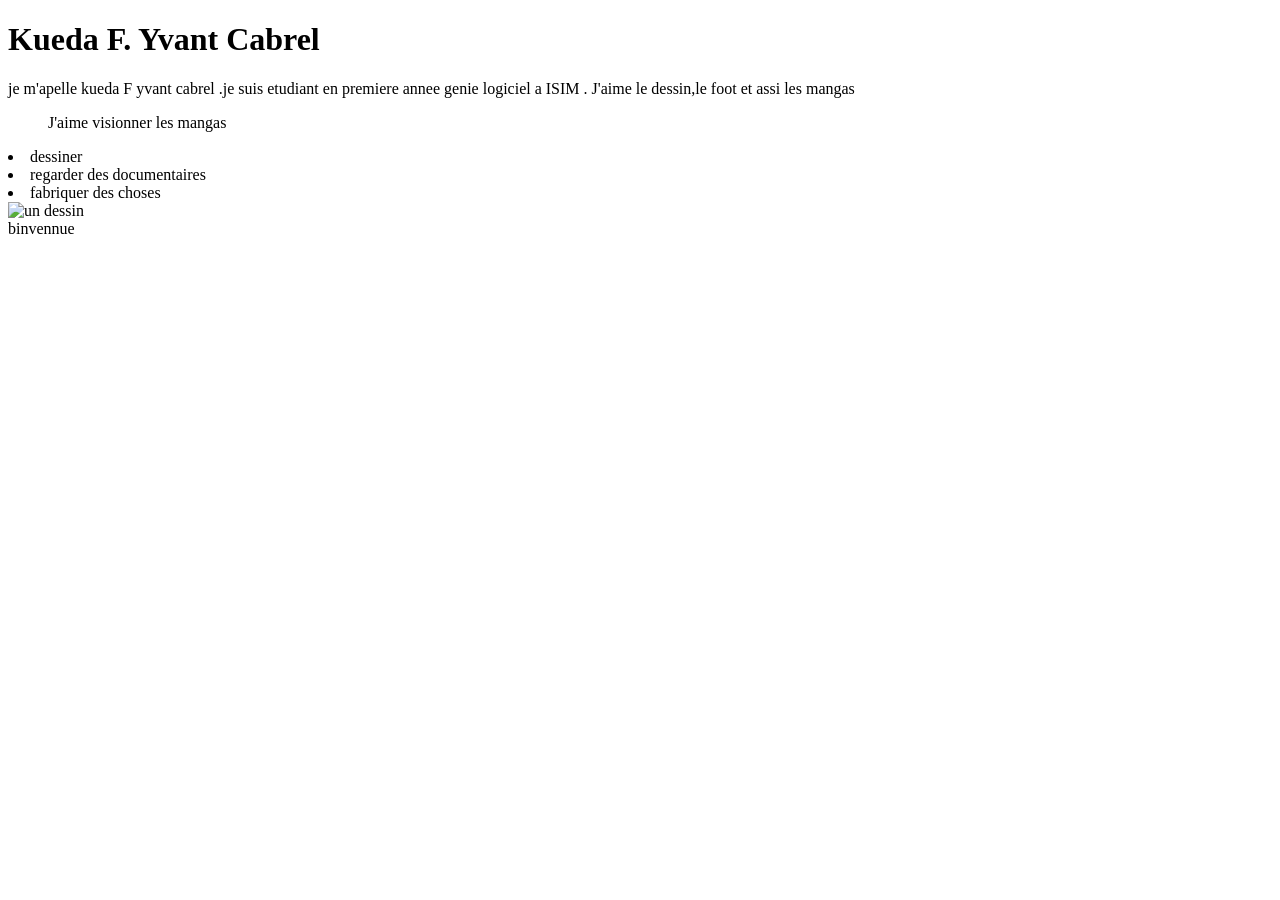
==== index.html @ 4ff0ade0 "fist commit" ====
<!DOCTYPE html>
<html lang="fr">
<head>
    <meta charset="UTF-8">
    <title>Kueda F. Yvant Cabrel</title>
</head>
<body>
    <h1>Kueda F. Yvant Cabrel</h1>
    <p>je m'apelle kueda F yvant cabrel .je suis etudiant en premiere annee  genie logiciel a  ISIM . J'aime le dessin,le foot et assi les mangas</p>
    <ul>J'aime visionner les mangas</ul>
    <li>dessiner</li>
    <li>regarder des documentaires</li>
    <li>fabriquer des choses</li>
    <a href="cabrelyvant@gmail.com"></a>
    <img src="image.jpg" alt="un dessin" height="500" width="400">
    <div id="top banner"> binvennue</div>
</body>
</html>
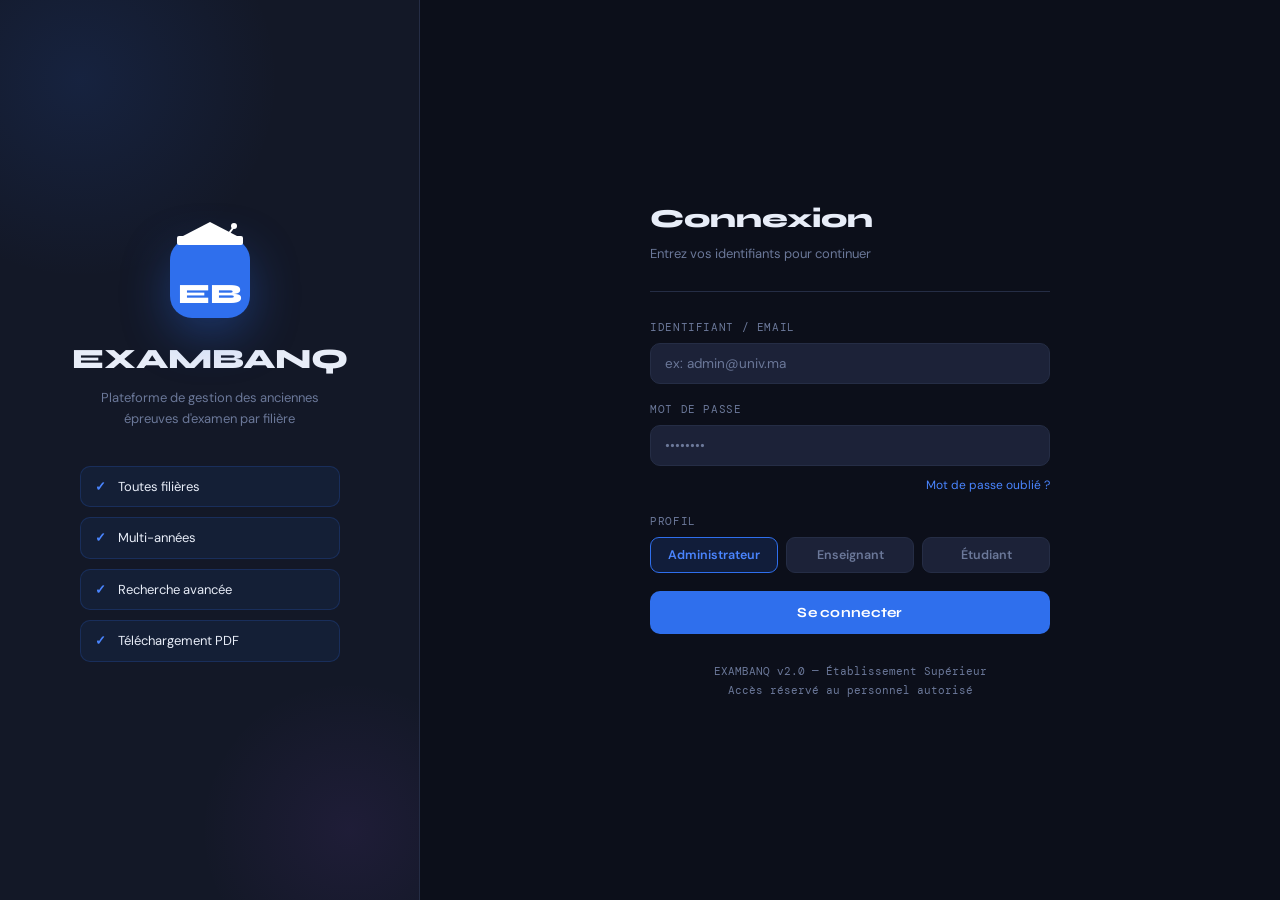
==== commit f09f6c9e: "la premiere page" ====
--- a/index.html
+++ b/index.html
@@ -1,18 +1,239 @@
 <!DOCTYPE html>
 <html lang="fr">
 <head>
-    <meta charset="UTF-8">
-    <title>Kueda F. Yvant Cabrel</title>
+  <meta charset="UTF-8" />
+  <meta name="viewport" content="width=device-width, initial-scale=1.0" />
+  <title>EXAMBANQ — Connexion</title>
+  <link rel="stylesheet" href="style.css" />
+  <style>
+    /* Styles spécifiques à la page Login */
+    body { display: flex; align-items: stretch; min-height: 100vh; overflow: hidden; }
+
+    .login-page { display: flex; width: 100%; height: 100vh; }
+
+    /* Panneau gauche */
+    .login-left {
+      width: 420px; min-width: 420px;
+      background: var(--surface);
+      border-right: 1px solid var(--border);
+      display: flex; flex-direction: column;
+      align-items: center; justify-content: center;
+      padding: 48px 40px;
+      position: relative;
+      overflow: hidden;
+    }
+    .login-left::before {
+      content: '';
+      position: absolute; top: -120px; left: -120px;
+      width: 400px; height: 400px;
+      background: radial-gradient(circle, rgba(47,111,237,.12) 0%, transparent 70%);
+      pointer-events: none;
+    }
+    .login-left::after {
+      content: '';
+      position: absolute; bottom: -80px; right: -80px;
+      width: 300px; height: 300px;
+      background: radial-gradient(circle, rgba(168,85,247,.08) 0%, transparent 70%);
+      pointer-events: none;
+    }
+
+    .brand-logo {
+      position: relative;
+      width: 80px; height: 80px;
+      background: var(--accent);
+      border-radius: 22px;
+      display: flex; align-items: flex-end; justify-content: center;
+      padding-bottom: 10px;
+      margin-bottom: 20px;
+      box-shadow: 0 16px 48px rgba(47,111,237,.35);
+    }
+    .brand-eb {
+      font-family: var(--font-display);
+      font-weight: 800; font-size: 28px; color: var(--white);
+      line-height: 1;
+    }
+    /* Chapeau SVG */
+    .brand-hat {
+      position: absolute; top: -16px; left: 50%;
+      transform: translateX(-50%);
+      width: 70px;
+    }
+
+    .brand-name {
+      font-family: var(--font-display);
+      font-size: 28px; font-weight: 800; color: var(--text);
+      margin-bottom: 8px;
+    }
+    .brand-desc {
+      font-size: 13px; color: var(--muted);
+      text-align: center; max-width: 260px;
+      line-height: 1.6; margin-bottom: 36px;
+    }
+    .features { display: flex; flex-direction: column; gap: 10px; width: 100%; max-width: 260px; }
+    .feature-item {
+      display: flex; align-items: center; gap: 12px;
+      background: rgba(47,111,237,.08);
+      border: 1px solid rgba(47,111,237,.2);
+      border-radius: 10px;
+      padding: 10px 14px;
+      font-size: 13px; color: var(--text);
+    }
+    .feature-check { color: var(--accent-h); font-weight: 700; }
+
+    /* Panneau droit */
+    .login-right {
+      flex: 1;
+      display: flex; align-items: center; justify-content: center;
+      padding: 48px;
+    }
+    .login-form-box {
+      width: 100%; max-width: 400px;
+    }
+    .form-title {
+      font-family: var(--font-display);
+      font-size: 26px; font-weight: 800; color: var(--text);
+      margin-bottom: 6px;
+    }
+    .form-subtitle { font-size: 13px; color: var(--muted); margin-bottom: 28px; }
+
+    .form-sep { height: 1px; background: var(--border); margin-bottom: 28px; }
+
+    .role-selector { display: flex; gap: 8px; margin-bottom: 6px; }
+    .role-btn {
+      flex: 1; padding: 9px; border-radius: 9px;
+      font-size: 12.5px; font-weight: 600; font-family: var(--font-body);
+      border: 1px solid var(--border);
+      background: var(--surface2); color: var(--muted);
+      cursor: pointer; transition: all .2s;
+      text-align: center;
+    }
+    .role-btn.active {
+      background: rgba(47,111,237,.15);
+      border-color: var(--accent); color: var(--accent-h);
+    }
+    .role-btn:hover:not(.active) { color: var(--text); }
+
+    .forgot-link {
+      display: block; text-align: right;
+      font-size: 12px; color: var(--accent-h); margin-top: -8px;
+      margin-bottom: 20px;
+    }
+    .forgot-link:hover { text-decoration: underline; }
+
+    .login-btn {
+      width: 100%; padding: 13px;
+      background: var(--accent); color: var(--white);
+      border: none; border-radius: var(--r);
+      font-size: 14px; font-weight: 700; font-family: var(--font-display);
+      cursor: pointer; transition: all .2s;
+      letter-spacing: .02em;
+    }
+    .login-btn:hover { background: var(--accent-h); transform: translateY(-2px); box-shadow: 0 8px 24px rgba(47,111,237,.4); }
+
+    .login-footer {
+      text-align: center; margin-top: 28px;
+      font-size: 11px; color: var(--muted);
+      font-family: var(--font-mono); line-height: 1.8;
+    }
+
+    /* champ */
+    .field-wrap { margin-bottom: 18px; }
+    .field-label {
+      display: block; font-size: 10.5px;
+      font-family: var(--font-mono); color: var(--muted);
+      text-transform: uppercase; letter-spacing: .06em;
+      margin-bottom: 7px;
+    }
+    .field-input {
+      width: 100%; padding: 11px 14px;
+      background: var(--surface2); border: 1px solid var(--border);
+      border-radius: var(--r); color: var(--text);
+      font-size: 13.5px; outline: none; transition: border-color .2s;
+    }
+    .field-input:focus { border-color: var(--accent); }
+    .field-input::placeholder { color: var(--muted); }
+
+    @media (max-width: 768px) {
+      .login-left { display: none; }
+    }
+  </style>
 </head>
 <body>
-    <h1>Kueda F. Yvant Cabrel</h1>
-    <p>je m'apelle kueda F yvant cabrel .je suis etudiant en premiere annee  genie logiciel a  ISIM . J'aime le dessin,le foot et assi les mangas</p>
-    <ul>J'aime visionner les mangas</ul>
-    <li>dessiner</li>
-    <li>regarder des documentaires</li>
-    <li>fabriquer des choses</li>
-    <a href="cabrelyvant@gmail.com"></a>
-    <img src="image.jpg" alt="un dessin" height="500" width="400">
-    <div id="top banner"> binvennue</div>
+<div class="login-page">
+
+  <!-- ── Panneau gauche ── -->
+  <div class="login-left">
+    <div class="brand-logo">
+      <!-- Chapeau de diplôme SVG -->
+      <svg class="brand-hat" viewBox="0 0 70 28" fill="none" xmlns="http://www.w3.org/2000/svg">
+        <!-- Bord du chapeau -->
+        <rect x="2" y="14" width="66" height="9" rx="2" fill="white"/>
+        <!-- Dessus losange -->
+        <polygon points="35,0 62,14 35,22 8,14" fill="white"/>
+        <!-- Pompon ligne -->
+        <line x1="52" y1="14" x2="58" y2="6" stroke="white" stroke-width="2"/>
+        <circle cx="59" cy="4" r="3" fill="white"/>
+      </svg>
+      <span class="brand-eb">EB</span>
+    </div>
+
+    <div class="brand-name">EXAMBANQ</div>
+    <div class="brand-desc">Plateforme de gestion des anciennes épreuves d'examen par filière</div>
+
+    <div class="features">
+      <div class="feature-item"><span class="feature-check">✓</span> Toutes filières</div>
+      <div class="feature-item"><span class="feature-check">✓</span> Multi-années</div>
+      <div class="feature-item"><span class="feature-check">✓</span> Recherche avancée</div>
+      <div class="feature-item"><span class="feature-check">✓</span> Téléchargement PDF</div>
+    </div>
+  </div>
+
+  <!-- ── Panneau droit (formulaire) ── -->
+  <div class="login-right">
+    <div class="login-form-box">
+      <div class="form-title">Connexion</div>
+      <div class="form-subtitle">Entrez vos identifiants pour continuer</div>
+      <div class="form-sep"></div>
+
+      <div class="field-wrap">
+        <label class="field-label">Identifiant / Email</label>
+        <input class="field-input" type="email" placeholder="ex: admin@univ.ma" />
+      </div>
+
+      <div class="field-wrap">
+        <label class="field-label">Mot de passe</label>
+        <input class="field-input" type="password" placeholder="••••••••" />
+      </div>
+
+      <a href="#" class="forgot-link">Mot de passe oublié ?</a>
+
+      <div class="field-wrap">
+        <label class="field-label">Profil</label>
+        <div class="role-selector">
+          <button class="role-btn active" onclick="setRole(this)">Administrateur</button>
+          <button class="role-btn" onclick="setRole(this)">Enseignant</button>
+          <button class="role-btn" onclick="setRole(this)">Étudiant</button>
+        </div>
+      </div>
+
+      <button class="login-btn" onclick="window.location.href='dashboard.html'">
+        Se connecter
+      </button>
+
+      <div class="login-footer">
+        EXAMBANQ v2.0 — Établissement Supérieur<br>
+        Accès réservé au personnel autorisé
+      </div>
+    </div>
+  </div>
+
+</div>
+
+<script>
+  function setRole(btn) {
+    document.querySelectorAll('.role-btn').forEach(b => b.classList.remove('active'));
+    btn.classList.add('active');
+  }
+</script>
 </body>
-</html>+</html>
--- a/style.css
+++ b/style.css
@@ -0,0 +1,766 @@
+/* ============================================================
+   EXAMBANQ — style.css
+   Feuille de style globale partagée par toutes les pages
+   ============================================================ */
+
+@import url('https://fonts.googleapis.com/css2?family=Syne:wght@400;600;700;800&family=DM+Sans:wght@300;400;500;600&family=DM+Mono:wght@400;500&display=swap');
+
+/* ── Variables ─────────────────────────────────────────────── */
+:root {
+  --bg:        #0C0F1A;
+  --surface:   #131827;
+  --surface2:  #1C2238;
+  --border:    #252D45;
+  --accent:    #2F6FED;
+  --accent-h:  #4A85FF;
+  --green:     #22C55E;
+  --red:       #EF4444;
+  --gold:      #F59E0B;
+  --purple:    #A855F7;
+  --teal:      #14B8A6;
+  --text:      #E8EDF8;
+  --muted:     #6B7899;
+  --white:     #FFFFFF;
+
+  --font-display: 'Syne', sans-serif;
+  --font-body:    'DM Sans', sans-serif;
+  --font-mono:    'DM Mono', monospace;
+
+  --r:    10px;
+  --r-lg: 16px;
+  --r-xl: 24px;
+  --sidebar-w: 220px;
+  --topbar-h:  56px;
+}
+
+/* ── Reset ─────────────────────────────────────────────────── */
+*, *::before, *::after { box-sizing: border-box; margin: 0; padding: 0; }
+html, body { height: 100%; }
+body {
+  background: var(--bg);
+  color: var(--text);
+  font-family: var(--font-body);
+  font-size: 14px;
+  line-height: 1.5;
+  -webkit-font-smoothing: antialiased;
+}
+a { text-decoration: none; color: inherit; }
+button { cursor: pointer; border: none; font-family: var(--font-body); }
+input, select, textarea { font-family: var(--font-body); }
+ul { list-style: none; }
+
+/* ── Scrollbar ─────────────────────────────────────────────── */
+::-webkit-scrollbar { width: 5px; height: 5px; }
+::-webkit-scrollbar-track { background: var(--surface); }
+::-webkit-scrollbar-thumb { background: var(--border); border-radius: 3px; }
+
+/* ── Layout principal (sidebar + main) ─────────────────────── */
+.app-layout {
+  display: flex;
+  height: 100vh;
+  overflow: hidden;
+}
+
+/* ── Sidebar ───────────────────────────────────────────────── */
+.sidebar {
+  width: var(--sidebar-w);
+  min-width: var(--sidebar-w);
+  background: var(--surface);
+  border-right: 1px solid var(--border);
+  display: flex;
+  flex-direction: column;
+  padding: 0;
+  z-index: 20;
+}
+
+.sidebar-logo {
+  display: flex;
+  align-items: center;
+  gap: 12px;
+  padding: 20px 18px;
+  border-bottom: 1px solid var(--border);
+}
+
+.logo-icon {
+  width: 40px; height: 40px;
+  background: var(--accent);
+  border-radius: 12px;
+  display: flex; align-items: center; justify-content: center;
+  flex-shrink: 0;
+  position: relative;
+  overflow: visible;
+}
+
+.logo-eb {
+  font-family: var(--font-display);
+  font-weight: 800;
+  font-size: 15px;
+  color: var(--white);
+  line-height: 1;
+  margin-top: 6px;
+}
+
+/* Chapeau de diplôme SVG intégré */
+.logo-hat {
+  position: absolute;
+  top: -8px;
+  left: 50%;
+  transform: translateX(-50%);
+  width: 36px;
+  height: 16px;
+}
+
+.logo-text { flex: 1; }
+.logo-name {
+  font-family: var(--font-display);
+  font-weight: 800;
+  font-size: 15px;
+  color: var(--text);
+}
+.logo-sub {
+  font-size: 10px;
+  color: var(--muted);
+  font-family: var(--font-mono);
+  margin-top: 1px;
+}
+
+.sidebar-nav {
+  flex: 1;
+  padding: 14px 10px;
+  display: flex;
+  flex-direction: column;
+  gap: 2px;
+  overflow-y: auto;
+}
+
+.nav-item {
+  display: flex;
+  align-items: center;
+  gap: 11px;
+  padding: 10px 12px;
+  border-radius: var(--r);
+  color: var(--muted);
+  font-size: 13px;
+  font-weight: 500;
+  transition: all 0.15s;
+  cursor: pointer;
+}
+.nav-item:hover { background: var(--surface2); color: var(--text); }
+.nav-item.active {
+  background: rgba(47, 111, 237, 0.15);
+  color: var(--accent-h);
+  font-weight: 600;
+}
+.nav-item.active .nav-icon { color: var(--accent-h); }
+
+.nav-icon {
+  width: 18px;
+  text-align: center;
+  font-size: 15px;
+  flex-shrink: 0;
+}
+
+.nav-divider {
+  height: 1px;
+  background: var(--border);
+  margin: 8px 0;
+}
+
+.nav-item.add-btn {
+  background: var(--accent);
+  color: var(--white);
+  font-weight: 600;
+  margin-top: 4px;
+  justify-content: center;
+}
+.nav-item.add-btn:hover { background: var(--accent-h); color: var(--white); }
+
+.sidebar-footer {
+  padding: 14px 10px;
+  border-top: 1px solid var(--border);
+}
+
+.user-chip {
+  display: flex;
+  align-items: center;
+  gap: 10px;
+  background: var(--surface2);
+  border-radius: var(--r);
+  padding: 9px 12px;
+}
+.user-avatar {
+  width: 32px; height: 32px;
+  border-radius: 8px;
+  background: linear-gradient(135deg, var(--accent), var(--purple));
+  display: flex; align-items: center; justify-content: center;
+  font-weight: 800; font-size: 13px; color: var(--white);
+  flex-shrink: 0;
+}
+.user-name { font-size: 12.5px; font-weight: 600; color: var(--text); }
+.user-role { font-size: 10px; color: var(--muted); font-family: var(--font-mono); }
+
+/* ── Contenu principal ─────────────────────────────────────── */
+.main-content {
+  flex: 1;
+  display: flex;
+  flex-direction: column;
+  overflow: hidden;
+}
+
+/* ── Topbar ────────────────────────────────────────────────── */
+.topbar {
+  height: var(--topbar-h);
+  min-height: var(--topbar-h);
+  background: rgba(12, 15, 26, 0.85);
+  backdrop-filter: blur(12px);
+  border-bottom: 1px solid var(--border);
+  display: flex;
+  align-items: center;
+  justify-content: space-between;
+  padding: 0 24px;
+  gap: 16px;
+  z-index: 10;
+}
+
+.topbar-left { display: flex; align-items: center; gap: 16px; }
+.page-title {
+  font-family: var(--font-display);
+  font-size: 18px;
+  font-weight: 800;
+  color: var(--text);
+  white-space: nowrap;
+}
+
+.search-wrap {
+  position: relative;
+  width: 260px;
+}
+.search-icon {
+  position: absolute;
+  left: 12px; top: 50%;
+  transform: translateY(-50%);
+  color: var(--muted);
+  font-size: 14px;
+  pointer-events: none;
+}
+.search-input {
+  width: 100%;
+  padding: 8px 12px 8px 36px;
+  background: var(--surface);
+  border: 1px solid var(--border);
+  border-radius: var(--r);
+  color: var(--text);
+  font-size: 13px;
+  outline: none;
+  transition: border-color 0.2s;
+}
+.search-input:focus { border-color: var(--accent); }
+.search-input::placeholder { color: var(--muted); }
+
+.topbar-right { display: flex; align-items: center; gap: 10px; }
+
+/* ── Boutons ───────────────────────────────────────────────── */
+.btn {
+  display: inline-flex; align-items: center; gap: 7px;
+  padding: 9px 18px;
+  border-radius: var(--r);
+  font-size: 13px; font-weight: 600;
+  transition: all 0.15s;
+  white-space: nowrap;
+}
+.btn-primary {
+  background: var(--accent); color: var(--white);
+}
+.btn-primary:hover { background: var(--accent-h); transform: translateY(-1px); }
+
+.btn-ghost {
+  background: var(--surface); color: var(--muted);
+  border: 1px solid var(--border);
+}
+.btn-ghost:hover { color: var(--text); border-color: var(--accent); }
+
+.btn-danger {
+  background: rgba(239,68,68,0.12); color: var(--red);
+  border: 1px solid rgba(239,68,68,0.3);
+}
+
+/* ── Page body ─────────────────────────────────────────────── */
+.page-body {
+  flex: 1;
+  overflow-y: auto;
+  padding: 24px;
+}
+
+/* ── Cards ─────────────────────────────────────────────────── */
+.card {
+  background: var(--surface);
+  border: 1px solid var(--border);
+  border-radius: var(--r-lg);
+  padding: 20px;
+}
+
+/* ── Stat cards ────────────────────────────────────────────── */
+.stats-row {
+  display: grid;
+  grid-template-columns: repeat(4, 1fr);
+  gap: 16px;
+  margin-bottom: 24px;
+}
+.stat-card {
+  background: var(--surface);
+  border: 1px solid var(--border);
+  border-radius: var(--r-lg);
+  padding: 20px;
+  position: relative;
+  overflow: hidden;
+}
+.stat-card::before {
+  content: '';
+  position: absolute; top: 0; left: 0; right: 0; height: 3px;
+  border-radius: var(--r-lg) var(--r-lg) 0 0;
+}
+.stat-card.blue::before   { background: var(--accent); }
+.stat-card.green::before  { background: var(--green); }
+.stat-card.gold::before   { background: var(--gold); }
+.stat-card.red::before    { background: var(--red); }
+
+.stat-label {
+  font-size: 10px; font-family: var(--font-mono);
+  color: var(--muted); text-transform: uppercase; letter-spacing: .07em;
+  margin-bottom: 8px;
+}
+.stat-value {
+  font-family: var(--font-display);
+  font-size: 30px; font-weight: 800; color: var(--text);
+  line-height: 1;
+}
+.stat-sub { font-size: 11px; color: var(--muted); margin-top: 6px; }
+
+/* ── Section header ────────────────────────────────────────── */
+.section-header {
+  display: flex; align-items: center; justify-content: space-between;
+  margin-bottom: 14px;
+}
+.section-title {
+  font-family: var(--font-display);
+  font-size: 15px; font-weight: 700; color: var(--text);
+}
+
+/* ── Badges ────────────────────────────────────────────────── */
+.badge {
+  display: inline-flex; align-items: center;
+  padding: 3px 10px; border-radius: 20px;
+  font-size: 11px; font-family: var(--font-mono); font-weight: 500;
+  white-space: nowrap;
+}
+.badge-blue   { background: rgba(47,111,237,.15); color: var(--accent-h); }
+.badge-green  { background: rgba(34,197,94,.15);  color: var(--green); }
+.badge-red    { background: rgba(239,68,68,.15);   color: var(--red); }
+.badge-gold   { background: rgba(245,158,11,.15);  color: var(--gold); }
+.badge-purple { background: rgba(168,85,247,.15);  color: var(--purple); }
+.badge-teal   { background: rgba(20,184,166,.15);  color: var(--teal); }
+
+/* ── Table ─────────────────────────────────────────────────── */
+.table-wrap {
+  background: var(--surface);
+  border: 1px solid var(--border);
+  border-radius: var(--r-lg);
+  overflow: hidden;
+}
+table { width: 100%; border-collapse: collapse; }
+thead { background: var(--surface2); }
+th {
+  padding: 13px 18px;
+  text-align: left;
+  font-size: 10px; font-family: var(--font-mono);
+  color: var(--muted); text-transform: uppercase; letter-spacing: .07em;
+  font-weight: 500;
+}
+td {
+  padding: 13px 18px;
+  font-size: 13px;
+  border-top: 1px solid var(--border);
+  color: var(--text);
+}
+tr:hover td { background: rgba(255,255,255,.02); }
+.td-actions { display: flex; gap: 6px; }
+
+.action-btn {
+  padding: 5px 11px;
+  border-radius: 6px;
+  font-size: 11.5px; font-weight: 500;
+  border: 1px solid var(--border);
+  background: var(--surface2);
+  color: var(--muted);
+  transition: all 0.15s;
+}
+.action-btn:hover { color: var(--text); border-color: var(--accent); }
+
+/* ── Filtres chips ─────────────────────────────────────────── */
+.filters-bar {
+  display: flex; gap: 8px; flex-wrap: wrap;
+  margin-bottom: 18px; align-items: center;
+}
+.filter-label {
+  font-size: 11px; font-family: var(--font-mono);
+  color: var(--muted); text-transform: uppercase;
+}
+.filter-chip {
+  padding: 6px 14px; border-radius: 20px;
+  font-size: 12px; font-family: var(--font-mono);
+  border: 1px solid var(--border);
+  background: var(--surface);
+  color: var(--muted);
+  cursor: pointer; transition: all 0.15s;
+}
+.filter-chip:hover, .filter-chip.active {
+  background: rgba(47,111,237,.15);
+  color: var(--accent-h);
+  border-color: var(--accent);
+}
+.filter-sep {
+  width: 1px; height: 20px;
+  background: var(--border);
+}
+
+/* ── Breadcrumb ────────────────────────────────────────────── */
+.breadcrumb {
+  display: flex; align-items: center; gap: 8px;
+  font-size: 12px; color: var(--muted);
+  margin-bottom: 16px;
+}
+.breadcrumb a { color: var(--muted); transition: color .15s; }
+.breadcrumb a:hover { color: var(--accent-h); }
+.breadcrumb span { color: var(--border); }
+
+/* ── Pagination ────────────────────────────────────────────── */
+.pagination {
+  display: flex; align-items: center; justify-content: center;
+  gap: 8px; padding: 16px;
+  font-size: 13px; color: var(--muted);
+  border-top: 1px solid var(--border);
+}
+.page-btn {
+  padding: 6px 12px; border-radius: 6px;
+  background: var(--surface2); border: 1px solid var(--border);
+  color: var(--muted); font-size: 12px;
+  transition: all 0.15s;
+}
+.page-btn:hover { color: var(--text); border-color: var(--accent); }
+.page-btn.active {
+  background: var(--accent); color: var(--white);
+  border-color: var(--accent);
+}
+
+/* ── Filiere card ──────────────────────────────────────────── */
+.filiere-grid {
+  display: grid;
+  grid-template-columns: repeat(2, 1fr);
+  gap: 16px;
+}
+.filiere-card {
+  background: var(--surface);
+  border: 1px solid var(--border);
+  border-radius: var(--r-lg);
+  padding: 22px;
+  transition: all .2s;
+  cursor: pointer;
+}
+.filiere-card:hover {
+  border-color: var(--accent);
+  transform: translateY(-2px);
+  box-shadow: 0 8px 30px rgba(0,0,0,.4);
+}
+.filiere-card-header {
+  display: flex; align-items: center; gap: 14px;
+  margin-bottom: 16px;
+}
+.filiere-icon {
+  width: 48px; height: 48px;
+  border-radius: 14px;
+  display: flex; align-items: center; justify-content: center;
+  font-size: 10px; font-weight: 800; font-family: var(--font-mono);
+  flex-shrink: 0;
+}
+.filiere-name {
+  font-family: var(--font-display);
+  font-size: 14px; font-weight: 700; color: var(--text);
+}
+.filiere-meta { font-size: 11px; color: var(--muted); margin-top: 2px; }
+.filiere-stats {
+  display: flex; gap: 20px; margin-bottom: 14px;
+}
+.filiere-stat-val {
+  font-family: var(--font-display);
+  font-size: 22px; font-weight: 800; color: var(--text);
+}
+.filiere-stat-lbl { font-size: 10px; color: var(--muted); }
+.progress-bar {
+  height: 4px; background: var(--surface2);
+  border-radius: 2px; overflow: hidden;
+  margin-bottom: 12px;
+}
+.progress-fill { height: 100%; border-radius: 2px; }
+.filiere-pills { display: flex; gap: 6px; flex-wrap: wrap; }
+.filiere-pill {
+  font-size: 10px; font-family: var(--font-mono);
+  padding: 3px 9px; border-radius: 20px;
+  background: var(--surface2);
+  color: var(--muted);
+  border: 1px solid var(--border);
+}
+.filiere-action {
+  display: flex; justify-content: flex-end;
+  margin-top: 14px;
+}
+
+/* ── Form ──────────────────────────────────────────────────── */
+.form-grid {
+  display: grid;
+  grid-template-columns: 1fr 1fr;
+  gap: 18px;
+}
+.form-group { display: flex; flex-direction: column; gap: 7px; }
+.form-group.full { grid-column: 1 / -1; }
+.form-label {
+  font-size: 10.5px; font-family: var(--font-mono);
+  color: var(--muted); text-transform: uppercase; letter-spacing: .06em;
+}
+.form-label .req { color: var(--red); margin-left: 2px; }
+.form-input, .form-select {
+  background: var(--surface2);
+  border: 1px solid var(--border);
+  border-radius: var(--r);
+  padding: 10px 14px;
+  color: var(--text);
+  font-size: 13.5px;
+  outline: none;
+  transition: border-color .2s;
+  width: 100%;
+}
+.form-input:focus, .form-select:focus { border-color: var(--accent); }
+.form-input::placeholder { color: var(--muted); }
+.form-select option { background: var(--surface2); }
+.form-textarea {
+  resize: vertical; min-height: 80px;
+}
+
+.upload-zone {
+  border: 2px dashed var(--border);
+  border-radius: var(--r-lg);
+  padding: 36px;
+  text-align: center;
+  cursor: pointer;
+  transition: border-color .2s;
+}
+.upload-zone:hover { border-color: var(--accent); }
+.upload-icon { font-size: 36px; margin-bottom: 10px; }
+.upload-text { color: var(--muted); font-size: 13px; }
+.upload-text strong { color: var(--accent-h); }
+.upload-note { font-size: 11px; color: var(--muted); margin-top: 6px; }
+
+/* ── Stepper ───────────────────────────────────────────────── */
+.stepper {
+  display: flex; align-items: center;
+  margin-bottom: 28px;
+}
+.step {
+  display: flex; align-items: center; gap: 10px;
+}
+.step-circle {
+  width: 30px; height: 30px; border-radius: 50%;
+  display: flex; align-items: center; justify-content: center;
+  font-size: 12px; font-weight: 700;
+  border: 2px solid var(--border);
+  background: var(--surface2);
+  color: var(--muted);
+  flex-shrink: 0;
+}
+.step.active .step-circle {
+  background: var(--accent); border-color: var(--accent);
+  color: var(--white);
+}
+.step.done .step-circle {
+  background: var(--green); border-color: var(--green);
+  color: var(--white);
+}
+.step-label {
+  font-size: 12.5px; color: var(--muted); font-weight: 500;
+}
+.step.active .step-label { color: var(--text); font-weight: 600; }
+.step-line {
+  flex: 1; height: 1px; background: var(--border);
+  margin: 0 12px;
+}
+
+/* ── Filiere detail header ─────────────────────────────────── */
+.detail-header {
+  background: var(--surface);
+  border: 1px solid var(--border);
+  border-radius: var(--r-lg);
+  padding: 22px 24px;
+  display: flex; align-items: center; gap: 20px;
+  margin-bottom: 20px;
+}
+.detail-icon {
+  width: 60px; height: 60px;
+  border-radius: 16px;
+  display: flex; align-items: center; justify-content: center;
+  font-size: 12px; font-weight: 800;
+  font-family: var(--font-mono);
+  flex-shrink: 0;
+}
+.detail-name {
+  font-family: var(--font-display);
+  font-size: 22px; font-weight: 800; color: var(--text);
+}
+.detail-badges { display: flex; gap: 8px; margin-top: 8px; flex-wrap: wrap; }
+
+/* ── Stats page charts ─────────────────────────────────────── */
+.charts-grid {
+  display: grid;
+  grid-template-columns: 1fr 1fr;
+  gap: 20px;
+  margin-bottom: 24px;
+}
+.chart-card {
+  background: var(--surface);
+  border: 1px solid var(--border);
+  border-radius: var(--r-lg);
+  padding: 22px;
+}
+.chart-title {
+  font-family: var(--font-display);
+  font-size: 14px; font-weight: 700;
+  color: var(--text); margin-bottom: 20px;
+}
+
+/* Barres chart */
+.bar-chart {
+  display: flex;
+  align-items: flex-end;
+  gap: 10px;
+  height: 140px;
+}
+.bar-col {
+  flex: 1;
+  display: flex; flex-direction: column;
+  align-items: center; gap: 6px;
+}
+.bar {
+  width: 100%; border-radius: 4px 4px 0 0;
+  transition: opacity .15s;
+  position: relative;
+}
+.bar:hover { opacity: .8; }
+.bar-val {
+  font-size: 10px; font-family: var(--font-mono);
+  color: var(--text); font-weight: 600;
+  position: absolute; top: -18px; left: 50%;
+  transform: translateX(-50%);
+}
+.bar-lbl {
+  font-size: 10px; color: var(--muted);
+  font-family: var(--font-mono);
+}
+
+/* Donut chart */
+.donut-wrap {
+  display: flex; align-items: center; gap: 24px;
+}
+.donut-svg { flex-shrink: 0; }
+.donut-legend { display: flex; flex-direction: column; gap: 12px; }
+.legend-item { display: flex; align-items: center; gap: 10px; }
+.legend-dot {
+  width: 10px; height: 10px; border-radius: 50%; flex-shrink: 0;
+}
+.legend-name { font-size: 12px; color: var(--text); font-weight: 500; }
+.legend-pct {
+  font-family: var(--font-mono);
+  font-size: 11px; color: var(--muted);
+}
+
+/* Line chart area */
+.line-chart-wrap { position: relative; height: 160px; }
+.line-chart-svg { width: 100%; height: 100%; }
+
+/* ── Activity feed ─────────────────────────────────────────── */
+.activity-list { display: flex; flex-direction: column; }
+.activity-item {
+  display: flex; gap: 12px;
+  padding: 13px 0;
+  border-bottom: 1px solid var(--border);
+}
+.activity-item:last-child { border-bottom: none; }
+.activity-dot {
+  width: 8px; height: 8px; border-radius: 50%;
+  flex-shrink: 0; margin-top: 5px;
+}
+.activity-text { font-size: 13px; color: var(--text); }
+.activity-time { font-size: 11px; color: var(--muted); font-family: var(--font-mono); margin-top: 2px; }
+
+/* ── Welcome banner ────────────────────────────────────────── */
+.welcome-banner {
+  background: linear-gradient(120deg, rgba(47,111,237,.15), rgba(47,111,237,.05));
+  border: 1px solid rgba(47,111,237,.3);
+  border-radius: var(--r-lg);
+  padding: 18px 24px;
+  margin-bottom: 24px;
+  display: flex; align-items: center; justify-content: space-between;
+}
+.welcome-title {
+  font-family: var(--font-display);
+  font-size: 16px; font-weight: 700; color: var(--text);
+}
+.welcome-sub { font-size: 12px; color: var(--muted); margin-top: 4px; }
+
+/* ── Animations ────────────────────────────────────────────── */
+@keyframes fadeIn {
+  from { opacity: 0; transform: translateY(8px); }
+  to   { opacity: 1; transform: translateY(0); }
+}
+.page-body { animation: fadeIn .3s ease; }
+
+/* ── Dashboard grid ────────────────────────────────────────── */
+.dashboard-grid {
+  display: grid;
+  grid-template-columns: 1fr 300px;
+  gap: 20px;
+}
+.dashboard-filieres-grid {
+  display: grid;
+  grid-template-columns: repeat(3, 1fr);
+  gap: 12px;
+}
+.mini-filiere-card {
+  background: var(--surface2);
+  border: 1px solid var(--border);
+  border-radius: var(--r);
+  padding: 14px;
+  cursor: pointer;
+  transition: all .2s;
+}
+.mini-filiere-card:hover { border-color: var(--accent); }
+.mini-icon {
+  width: 34px; height: 34px; border-radius: 9px;
+  display: flex; align-items: center; justify-content: center;
+  font-size: 9px; font-weight: 800; font-family: var(--font-mono);
+  margin-bottom: 10px;
+}
+.mini-count {
+  font-family: var(--font-display);
+  font-size: 20px; font-weight: 800; color: var(--text);
+}
+.mini-lbl { font-size: 10px; color: var(--muted); }
+
+/* ── Responsive ────────────────────────────────────────────── */
+@media (max-width: 900px) {
+  :root { --sidebar-w: 60px; }
+  .logo-text, .nav-item span:not(.nav-icon), .user-chip .user-name, .user-chip .user-role { display: none; }
+  .nav-item { justify-content: center; padding: 10px; }
+  .nav-item.add-btn { padding: 10px; }
+  .stats-row { grid-template-columns: 1fr 1fr; }
+  .dashboard-grid { grid-template-columns: 1fr; }
+  .charts-grid { grid-template-columns: 1fr; }
+  .filiere-grid { grid-template-columns: 1fr; }
+}
